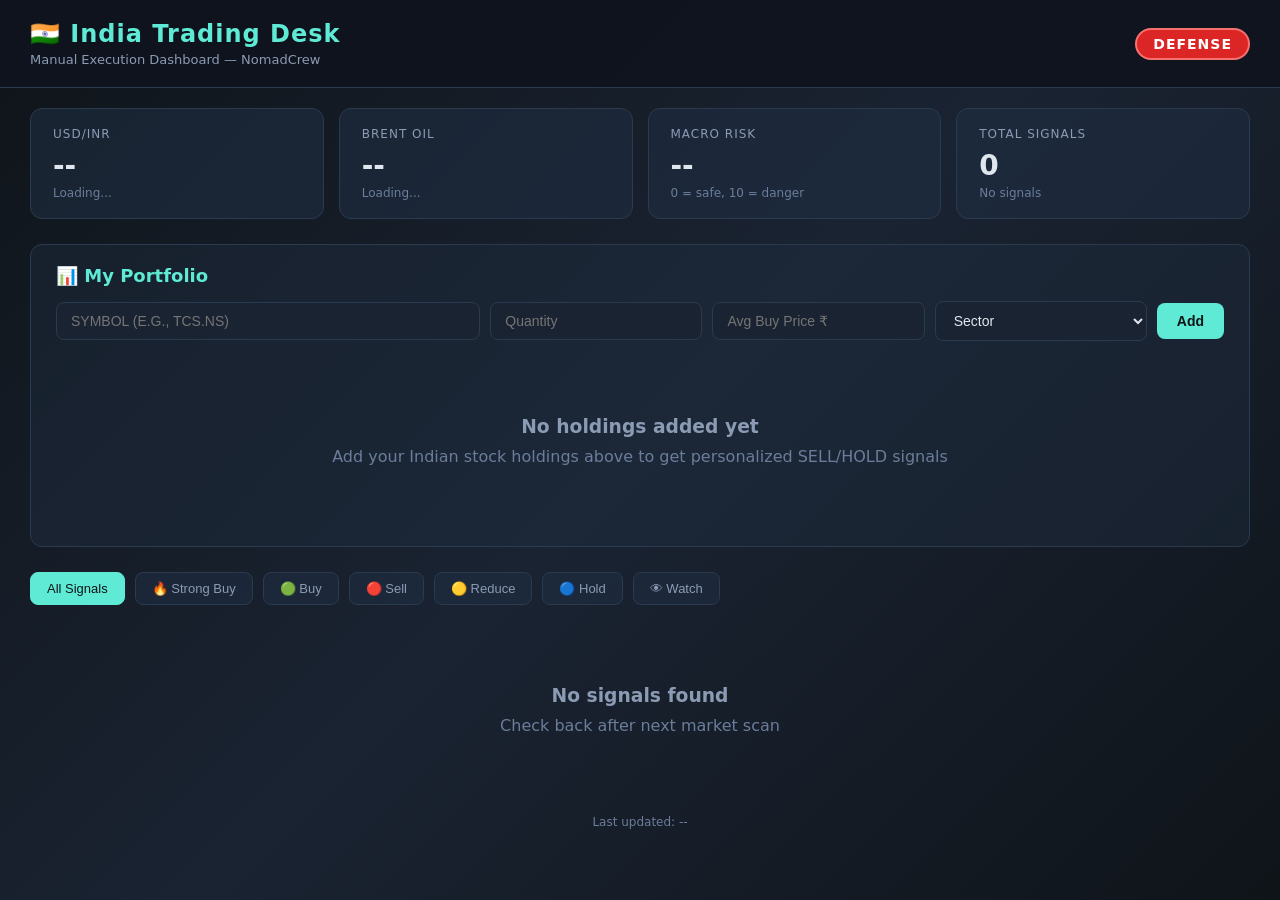
==== v2/dashboard/india.html @ b1a8efc0 "v3.1: India Manual Trading Dashboard - India signals generator: STRONG_BUY/BUY/HOLD/REDUCE/SELL/WATC" ====
<!DOCTYPE html>
<html lang="en">
<head>
<meta charset="UTF-8">
<title>India Trading Dashboard — NomadCrew</title>
<style>
  * { margin:0; padding:0; box-sizing:border-box; }
  body {
    font-family: 'Segoe UI', system-ui, sans-serif;
    background: linear-gradient(135deg, #0f1419 0%, #1a2332 50%, #0f1419 100%);
    color: #e0e6ed;
    min-height: 100vh;
  }
  .header {
    background: rgba(15,20,30,0.95);
    border-bottom: 1px solid #2a3a4f;
    padding: 20px 30px;
    display: flex; justify-content: space-between; align-items: center;
    position: sticky; top: 0; z-index: 100;
  }
  .header h1 { font-size: 24px; color: #5eead4; letter-spacing: 1px; }
  .header .subtitle { color: #8b9bb4; font-size: 13px; margin-top: 4px; }
  .regime-badge {
    padding: 6px 16px; border-radius: 20px; font-size: 14px; font-weight: 600;
    text-transform: uppercase; letter-spacing: 1px;
  }
  .regime-AGGRESSIVE { background: #dc2626; color: white; }
  .regime-BALANCED { background: #16a34a; color: white; }
  .regime-CAUTIOUS { background: #ca8a04; color: white; }
  .regime-DEFENSE { background: #dc2626; color: white; border: 2px solid #f87171; }

  .container { padding: 20px 30px; max-width: 1600px; margin: 0 auto; }

  /* Macro bar */
  .macro-bar {
    display: grid; grid-template-columns: repeat(4, 1fr); gap: 15px;
    margin-bottom: 25px;
  }
  .macro-card {
    background: rgba(30,45,65,0.6);
    border: 1px solid #2a3a4f;
    border-radius: 12px; padding: 18px 22px;
  }
  .macro-card .label { color: #8b9bb4; font-size: 12px; text-transform: uppercase; letter-spacing: 1px; }
  .macro-card .value { font-size: 28px; font-weight: 700; margin-top: 8px; }
  .macro-card .sub { font-size: 12px; color: #6b7d9a; margin-top: 4px; }

  /* Portfolio section */
  .portfolio-section {
    background: rgba(30,45,65,0.4);
    border: 1px solid #2a3a4f;
    border-radius: 12px; padding: 20px 25px;
    margin-bottom: 25px;
  }
  .portfolio-section h2 { font-size: 18px; color: #5eead4; margin-bottom: 15px; display: flex; align-items: center; gap: 8px; }
  .portfolio-input {
    display: grid; grid-template-columns: 2fr 1fr 1fr 1fr auto;
    gap: 10px; margin-bottom: 10px; align-items: center;
  }
  .portfolio-input input, .portfolio-input select {
    background: #1a2332; border: 1px solid #2a3a4f; color: #e0e6ed;
    padding: 10px 14px; border-radius: 8px; font-size: 14px;
  }
  .portfolio-input input:focus, .portfolio-input select:focus {
    outline: none; border-color: #5eead4;
  }
  .btn {
    background: #5eead4; color: #0f1419; border: none; padding: 10px 20px;
    border-radius: 8px; font-weight: 600; cursor: pointer; font-size: 14px;
    transition: all 0.2s;
  }
  .btn:hover { background: #7fffe6; }
  .btn-danger { background: #f87171; color: #1a0000; }
  .btn-danger:hover { background: #fca5a5; }
  .btn-small { padding: 6px 12px; font-size: 12px; }

  #portfolioList { margin-top: 15px; }
  .portfolio-item {
    display: grid; grid-template-columns: 2fr 1fr 1fr 1fr 1fr 1fr auto;
    gap: 10px; padding: 12px 10px; border-bottom: 1px solid rgba(42,58,79,0.4);
    align-items: center; font-size: 14px;
  }
  .portfolio-item .sym { font-weight: 600; color: #5eead4; }
  .portfolio-item .pnl-pos { color: #4ade80; }
  .portfolio-item .pnl-neg { color: #f87171; }

  /* Signals */
  .signals-grid {
    display: grid; grid-template-columns: 1fr;
    gap: 12px;
  }
  .signal-card {
    background: rgba(30,45,65,0.5);
    border: 1px solid #2a3a4f;
    border-radius: 12px; padding: 20px 25px;
    display: grid;
    grid-template-columns: 120px 1fr 200px;
    gap: 20px; align-items: start;
    transition: all 0.3s;
  }
  .signal-card:hover { border-color: #4a6a8f; transform: translateY(-2px); }
  .signal-action {
    display: flex; align-items: center; justify-content: center;
    padding: 15px; border-radius: 10px; font-weight: 700; font-size: 14px;
    text-align: center; min-height: 80px;
    flex-direction: column; gap: 8px;
  }
  .action-STRONG_BUY { background: rgba(34,197,94,0.15); border: 2px solid #22c55e; color: #4ade80; }
  .action-BUY { background: rgba(34,197,94,0.08); border: 1px solid #22c55e; color: #4ade80; }
  .action-HOLD { background: rgba(59,130,246,0.1); border: 1px solid #3b82f6; color: #60a5fa; }
  .action-REDUCE { background: rgba(234,179,8,0.1); border: 1px solid #eab308; color: #facc15; }
  .action-SELL { background: rgba(239,68,68,0.1); border: 1px solid #ef4444; color: #f87171; }
  .action-WATCH { background: rgba(148,163,184,0.1); border: 1px solid #94a3b8; color: #cbd5e1; }

  .signal-details h3 { font-size: 18px; color: #e0e6ed; margin-bottom: 8px; }
  .signal-details .thesis { color: #8b9bb4; font-size: 14px; line-height: 1.6; margin-bottom: 10px; }
  .signal-details .rationale { display: flex; flex-wrap: wrap; gap: 8px; }
  .signal-details .rationale span {
    background: rgba(30,45,65,0.8); border: 1px solid #2a3a4f;
    padding: 4px 10px; border-radius: 6px; font-size: 12px; color: #a3b3cc;
  }

  .signal-metrics {
    display: grid; grid-template-columns: 1fr 1fr; gap: 10px;
  }
  .metric {
    background: rgba(15,25,40,0.6); padding: 12px; border-radius: 8px;
    text-align: center;
  }
  .metric .label { font-size: 11px; color: #6b7d9a; text-transform: uppercase; }
  .metric .value { font-size: 18px; font-weight: 700; margin-top: 4px; }
  .metric .target { color: #4ade80; }
  .metric .stop { color: #f87171; }

  .confidence-bar {
    width: 100%; height: 6px; background: rgba(15,25,40,0.8);
    border-radius: 3px; overflow: hidden; margin-top: 8px;
  }
  .confidence-fill {
    height: 100%; border-radius: 3px;
    transition: width 0.5s ease;
  }

  .filter-bar {
    display: flex; gap: 10px; margin-bottom: 20px; flex-wrap: wrap;
  }
  .filter-btn {
    background: rgba(30,45,65,0.6); border: 1px solid #2a3a4f;
    color: #8b9bb4; padding: 8px 16px; border-radius: 8px;
    cursor: pointer; font-size: 13px; transition: all 0.2s;
  }
  .filter-btn:hover, .filter-btn.active {
    background: #5eead4; color: #0f1419; border-color: #5eead4;
  }

  .last-updated { color: #6b7d9a; font-size: 12px; margin-top: 20px; text-align: center; }

  .empty-state {
    text-align: center; padding: 60px 20px; color: #6b7d9a;
  }
  .empty-state h3 { color: #8b9bb4; margin-bottom: 10px; }
</style>
</head>
<body>

<div class="header">
  <div>
    <h1>🇮🇳 India Trading Desk</h1>
    <div class="subtitle">Manual Execution Dashboard — NomadCrew</div>
  </div>
  <div class="regime-badge regime-DEFENSE" id="regimeBadge">DEFENSE</div>
</div>

<div class="container">

  <!-- Macro Overview -->
  <div class="macro-bar" id="macroBar">
    <div class="macro-card">
      <div class="label">USD/INR</div>
      <div class="value" id="usdInr">--</div>
      <div class="sub" id="inrTrend">Loading...</div>
    </div>
    <div class="macro-card">
      <div class="label">Brent Oil</div>
      <div class="value" id="oilPrice">--</div>
      <div class="sub" id="oilRisk">Loading...</div>
    </div>
    <div class="macro-card">
      <div class="label">Macro Risk</div>
      <div class="value" id="riskScore">--</div>
      <div class="sub">0 = safe, 10 = danger</div>
    </div>
    <div class="macro-card">
      <div class="label">Total Signals</div>
      <div class="value" id="signalCount">--</div>
      <div class="sub" id="signalBreakdown">Loading...</div>
    </div>
  </div>

  <!-- Portfolio -->
  <div class="portfolio-section">
    <h2>📊 My Portfolio</h2>
    <div class="portfolio-input">
      <input type="text" id="newSymbol" placeholder="Symbol (e.g., TCS.NS)" style="text-transform:uppercase">
      <input type="number" id="newQty" placeholder="Quantity" min="1">
      <input type="number" id="newAvg" placeholder="Avg Buy Price ₹" min="0" step="0.01">
      <select id="newSector">
        <option value="">Sector</option>
        <option>Technology</option><option>Financial Services</option>
        <option>Consumer Cyclical</option><option>Healthcare</option>
        <option>Industrials</option><option>Energy</option>
        <option>Consumer Defensive</option><option>Basic Materials</option>
      </select>
      <button class="btn" onclick="addHolding()">Add</button>
    </div>
    <div id="portfolioList">
      <div class="empty-state">
        <h3>No holdings added yet</h3>
        <p>Add your Indian stock holdings above to get personalized SELL/HOLD signals</p>
      </div>
    </div>
  </div>

  <!-- Filters -->
  <div class="filter-bar">
    <button class="filter-btn active" onclick="filterSignals('ALL')">All Signals</button>
    <button class="filter-btn" onclick="filterSignals('STRONG_BUY')">🔥 Strong Buy</button>
    <button class="filter-btn" onclick="filterSignals('BUY')">🟢 Buy</button>
    <button class="filter-btn" onclick="filterSignals('SELL')">🔴 Sell</button>
    <button class="filter-btn" onclick="filterSignals('REDUCE')">🟡 Reduce</button>
    <button class="filter-btn" onclick="filterSignals('HOLD')">🔵 Hold</button>
    <button class="filter-btn" onclick="filterSignals('WATCH')">👁 Watch</button>
  </div>

  <!-- Signals -->
  <div class="signals-grid" id="signalsGrid">
    <div class="empty-state">
      <h3>Loading signals...</h3>
      <p>Fetching latest India market data and computing fundamentals</p>
    </div>
  </div>

  <div class="last-updated" id="lastUpdated">Last updated: --</div>

</div>

<script>
// ============================================================================
// STATE
// ============================================================================
let signals = [];
let portfolio = JSON.parse(localStorage.getItem('indiaPortfolio') || '[]');
let currentFilter = 'ALL';

// Default portfolio for demo (user can clear)
if (portfolio.length === 0) {
  // Empty by default — user adds their own
}

// ============================================================================
// DATA FETCHING
// ============================================================================
async function loadSignals() {
  try {
    // Try to load from generated file first
    const resp = await fetch('/api/india_signals');
    if (resp.ok) {
      const data = await resp.json();
      signals = data.signals || [];
      updateMacro(data.macro || {});
    } else {
      // Fallback: load from JSON file
      const resp2 = await fetch('/swarm/intel/india_signals.json');
      if (resp2.ok) {
        const data = await resp2.json();
        signals = data.signals || [];
      }
    }
    renderSignals();
    updateSignalCount();
  } catch (e) {
    console.error('Failed to load signals:', e);
    document.getElementById('signalsGrid').innerHTML = `
      <div class="empty-state">
        <h3>⚠️ Signal data unavailable</h3>
        <p>Run: python3 scripts/run_india_signals.py</p>
      </div>`;
  }
}

function updateMacro(m) {
  document.getElementById('usdInr').textContent = m.usd_inr ? m.usd_inr.toFixed(2) : '--';
  document.getElementById('inrTrend').textContent = m.usd_inr > 85 ? '⚠️ Weak (FII outflow risk)' : 'OK';
  document.getElementById('oilPrice').textContent = m.oil_usd ? '$' + m.oil_usd.toFixed(0) : '--';
  document.getElementById('oilRisk').textContent = m.oil_usd > 85 ? '🔴 HIGH (import bill)' : 'OK';
  document.getElementById('riskScore').textContent = m.risk_score !== undefined ? m.risk_score.toFixed(1) : '--';

  const badge = document.getElementById('regimeBadge');
  if (m.regime) {
    badge.textContent = m.regime;
    badge.className = 'regime-badge regime-' + m.regime;
  }
}

// ============================================================================
// RENDERING
// ============================================================================
function renderSignals() {
  const grid = document.getElementById('signalsGrid');
  const filtered = currentFilter === 'ALL'
    ? signals
    : signals.filter(s => s.action === currentFilter);

  if (filtered.length === 0) {
    grid.innerHTML = `
      <div class="empty-state">
        <h3>No ${currentFilter === 'ALL' ? '' : currentFilter + ' '}signals found</h3>
        <p>Check back after next market scan</p>
      </div>`;
    return;
  }

  grid.innerHTML = filtered.map(s => `
    <div class="signal-card">
      <div class="signal-action action-${s.action}">
        <div>${s.action.replace('_', ' ')}</div>
        <div style="font-size:12px;opacity:0.7">${(s.confidence * 100).toFixed(0)}% conf</div>
        <div class="confidence-bar">
          <div class="confidence-fill" style="width:${s.confidence * 100}%;background:${confColor(s.confidence)}"></div>
        </div>
      </div>
      <div class="signal-details">
        <h3>${s.symbol} <span style="color:#6b7d9a;font-size:14px;font-weight:400">| ${s.sector}</span></h3>
        <div class="thesis">${s.thesis}</div>
        <div class="rationale">
          ${(s.rationale || []).map(r => `<span>${r}</span>`).join('')}
        </div>
        <div style="margin-top:12px;font-size:12px;color:#6b7d9a">
          PE: ${s.fundamentals.pe || 'N/A'} |
          ROE: ${s.fundamentals.roe ? s.fundamentals.roe.toFixed(1) + '%' : 'N/A'} |
          D/E: ${s.fundamentals.debt_equity || 'N/A'} |
          FS: ${s.fundamentals.fundamental_score || 'N/A'} |
          52w: ${s.fundamentals.distance_from_low !== undefined ? (s.fundamentals.distance_from_low * 100).toFixed(0) + '%' : 'N/A'}
        </div>
      </div>
      <div class="signal-metrics">
        <div class="metric">
          <div class="label">Price</div>
          <div class="value">₹${parseFloat(s.price).toLocaleString('en-IN')}</div>
        </div>
        <div class="metric">
          <div class="label">Target</div>
          <div class="value target">₹${parseFloat(s.target).toLocaleString('en-IN')}</div>
        </div>
        <div class="metric">
          <div class="label">Stop Loss</div>
          <div class="value stop">₹${parseFloat(s.stop).toLocaleString('en-IN')}</div>
        </div>
        <div class="metric">
          <div class="label">Upside</div>
          <div class="value target">${s.target > s.price ? '+' + ((s.target/s.price - 1) * 100).toFixed(1) + '%' : '--'}</div>
        </div>
      </div>
    </div>
  `).join('');

  document.getElementById('lastUpdated').textContent =
    'Last updated: ' + new Date().toLocaleString('en-IN');
}

function confColor(c) {
  if (c >= 0.8) return '#22c55e';
  if (c >= 0.6) return '#3b82f6';
  if (c >= 0.4) return '#eab308';
  return '#94a3b8';
}

function updateSignalCount() {
  const counts = {};
  signals.forEach(s => { counts[s.action] = (counts[s.action] || 0) + 1; });
  document.getElementById('signalCount').textContent = signals.length;
  const parts = Object.entries(counts)
    .sort((a,b) => b[1]-a[1])
    .map(([k,v]) => `${v} ${k.replace('_',' ')}`);
  document.getElementById('signalBreakdown').textContent = parts.join(' | ') || 'No signals';
}

// ============================================================================
// PORTFOLIO
// ============================================================================
function addHolding() {
  const sym = document.getElementById('newSymbol').value.trim().toUpperCase();
  const qty = parseInt(document.getElementById('newQty').value) || 0;
  const avg = parseFloat(document.getElementById('newAvg').value) || 0;
  const sector = document.getElementById('newSector').value;

  if (!sym || qty <= 0 || avg <= 0) {
    alert('Enter symbol, quantity, and average price');
    return;
  }

  const existing = portfolio.findIndex(p => p.symbol === sym);
  if (existing >= 0) {
    // Update average
    const old = portfolio[existing];
    const totalQty = old.qty + qty;
    const totalCost = (old.qty * old.avg) + (qty * avg);
    old.qty = totalQty;
    old.avg = totalCost / totalQty;
  } else {
    portfolio.push({ symbol: sym, qty, avg, sector });
  }

  savePortfolio();
  renderPortfolio();
  clearInputs();
}

function removeHolding(idx) {
  portfolio.splice(idx, 1);
  savePortfolio();
  renderPortfolio();
}

function savePortfolio() {
  localStorage.setItem('indiaPortfolio', JSON.stringify(portfolio));
}

function clearInputs() {
  document.getElementById('newSymbol').value = '';
  document.getElementById('newQty').value = '';
  document.getElementById('newAvg').value = '';
  document.getElementById('newSector').selectedIndex = 0;
}

function renderPortfolio() {
  const list = document.getElementById('portfolioList');
  if (portfolio.length === 0) {
    list.innerHTML = `
      <div class="empty-state">
        <h3>No holdings added yet</h3>
        <p>Add your Indian stock holdings above to get personalized SELL/HOLD signals</p>
      </div>`;
    return;
  }

  // Get current prices from signals
  const priceMap = {};
  signals.forEach(s => { priceMap[s.symbol] = s.price; });

  let totalInvested = 0;
  let totalCurrent = 0;

  const rows = portfolio.map((p, idx) => {
    const currentPrice = priceMap[p.symbol] || p.avg;
    const invested = p.qty * p.avg;
    const current = p.qty * currentPrice;
    const pnl = current - invested;
    const pnlPct = (pnl / invested) * 100;
    totalInvested += invested;
    totalCurrent += current;

    const pnlClass = pnl >= 0 ? 'pnl-pos' : 'pnl-neg';
    const pnlSign = pnl >= 0 ? '+' : '';

    return `
      <div class="portfolio-item">
        <div class="sym">${p.symbol}</div>
        <div>${p.qty} qty</div>
        <div>₹${p.avg.toLocaleString('en-IN', {maximumFractionDigits:2})}</div>
        <div>₹${currentPrice.toLocaleString('en-IN', {maximumFractionDigits:2})}</div>
        <div class="${pnlClass}">${pnlSign}₹${pnl.toLocaleString('en-IN', {maximumFractionDigits:0})}</div>
        <div class="${pnlClass}">${pnlSign}${pnlPct.toFixed(1)}%</div>
        <button class="btn btn-danger btn-small" onclick="removeHolding(${idx})">×</button>
      </div>
    `;
  }).join('');

  const totalPnl = totalCurrent - totalInvested;
  const totalPnlPct = totalInvested > 0 ? (totalPnl / totalInvested) * 100 : 0;

  list.innerHTML = `
    <div class="portfolio-item" style="font-weight:600;border-bottom:2px solid #2a3a4f">
      <div>Symbol</div><div>Qty</div><div>Avg</div><div>Current</div>
      <div>P&L ₹</div><div>P&L %</div><div></div>
    </div>
    ${rows}
    <div class="portfolio-item" style="font-weight:700;font-size:16px;margin-top:10px;background:rgba(94,234,212,0.05)">
      <div>TOTAL</div><div></div><div></div><div>₹${totalCurrent.toLocaleString('en-IN', {maximumFractionDigits:0})}</div>
      <div class="${totalPnl >= 0 ? 'pnl-pos' : 'pnl-neg'}">
        ${totalPnl >= 0 ? '+' : ''}₹${totalPnl.toLocaleString('en-IN', {maximumFractionDigits:0})}
      </div>
      <div class="${totalPnl >= 0 ? 'pnl-pos' : 'pnl-neg'}">
        ${totalPnl >= 0 ? '+' : ''}${totalPnlPct.toFixed(1)}%
      </div>
      <div></div>
    </div>
  `;
}

// ============================================================================
// FILTERS
// ============================================================================
function filterSignals(type) {
  currentFilter = type;
  document.querySelectorAll('.filter-btn').forEach(b => b.classList.remove('active'));
  event.target.classList.add('active');
  renderSignals();
}

// ============================================================================
// INIT
// ============================================================================
renderPortfolio();
loadSignals();
setInterval(loadSignals, 60000); // Refresh every minute
</script>

</body>
</html>
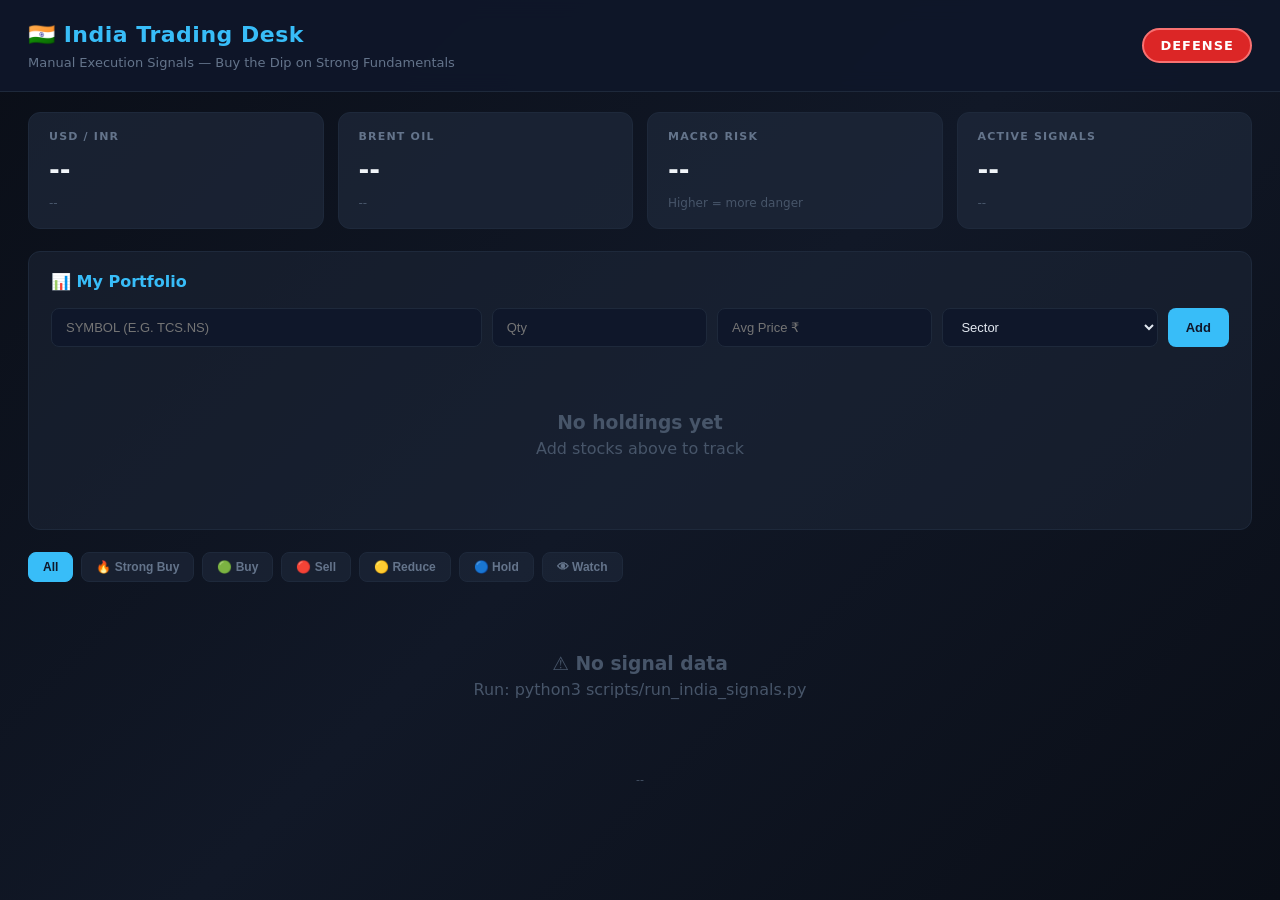
==== commit c16ba4c4: "v3.2: India Dashboard — Consumable Numbers + Sparklines - Formatted prices: ₹335 (no excessive decim" ====
--- a/v2/dashboard/india.html
+++ b/v2/dashboard/india.html
@@ -2,163 +2,181 @@
 <html lang="en">
 <head>
 <meta charset="UTF-8">
-<title>India Trading Dashboard — NomadCrew</title>
+<title>India Trading Desk — NomadCrew</title>
 <style>
   * { margin:0; padding:0; box-sizing:border-box; }
   body {
-    font-family: 'Segoe UI', system-ui, sans-serif;
-    background: linear-gradient(135deg, #0f1419 0%, #1a2332 50%, #0f1419 100%);
-    color: #e0e6ed;
+    font-family: 'Segoe UI', system-ui, -apple-system, sans-serif;
+    background: linear-gradient(135deg, #0a0e17 0%, #111827 50%, #0a0e17 100%);
+    color: #e2e8f0;
     min-height: 100vh;
+    line-height: 1.5;
   }
   .header {
-    background: rgba(15,20,30,0.95);
-    border-bottom: 1px solid #2a3a4f;
-    padding: 20px 30px;
+    background: rgba(15,23,42,0.95);
+    border-bottom: 1px solid #1e293b;
+    padding: 18px 28px;
     display: flex; justify-content: space-between; align-items: center;
     position: sticky; top: 0; z-index: 100;
-  }
-  .header h1 { font-size: 24px; color: #5eead4; letter-spacing: 1px; }
-  .header .subtitle { color: #8b9bb4; font-size: 13px; margin-top: 4px; }
+    backdrop-filter: blur(10px);
+  }
+  .header h1 { font-size: 22px; color: #38bdf8; letter-spacing: 0.5px; font-weight: 700; }
+  .header .subtitle { color: #64748b; font-size: 13px; margin-top: 2px; }
   .regime-badge {
-    padding: 6px 16px; border-radius: 20px; font-size: 14px; font-weight: 600;
+    padding: 6px 16px; border-radius: 20px; font-size: 13px; font-weight: 700;
     text-transform: uppercase; letter-spacing: 1px;
   }
-  .regime-AGGRESSIVE { background: #dc2626; color: white; }
-  .regime-BALANCED { background: #16a34a; color: white; }
-  .regime-CAUTIOUS { background: #ca8a04; color: white; }
   .regime-DEFENSE { background: #dc2626; color: white; border: 2px solid #f87171; }
-
-  .container { padding: 20px 30px; max-width: 1600px; margin: 0 auto; }
+  .regime-CAUTIOUS { background: #eab308; color: #1a1a00; }
+  .regime-BALANCED { background: #22c55e; color: white; }
+  .regime-AGGRESSIVE { background: #3b82f6; color: white; }
+
+  .container { padding: 20px 28px; max-width: 1400px; margin: 0 auto; }
 
   /* Macro bar */
   .macro-bar {
-    display: grid; grid-template-columns: repeat(4, 1fr); gap: 15px;
-    margin-bottom: 25px;
+    display: grid; grid-template-columns: repeat(4, 1fr); gap: 14px;
+    margin-bottom: 22px;
   }
   .macro-card {
-    background: rgba(30,45,65,0.6);
-    border: 1px solid #2a3a4f;
+    background: rgba(30,41,59,0.7);
+    border: 1px solid #1e293b;
+    border-radius: 12px; padding: 16px 20px;
+    transition: all 0.2s;
+  }
+  .macro-card:hover { border-color: #334155; }
+  .macro-card .label { color: #64748b; font-size: 11px; text-transform: uppercase; letter-spacing: 1.2px; font-weight: 600; }
+  .macro-card .value { font-size: 26px; font-weight: 700; margin-top: 6px; color: #f1f5f9; }
+  .macro-card .sub { font-size: 12px; color: #475569; margin-top: 4px; }
+
+  /* Portfolio */
+  .portfolio-section {
+    background: rgba(30,41,59,0.5);
+    border: 1px solid #1e293b;
     border-radius: 12px; padding: 18px 22px;
-  }
-  .macro-card .label { color: #8b9bb4; font-size: 12px; text-transform: uppercase; letter-spacing: 1px; }
-  .macro-card .value { font-size: 28px; font-weight: 700; margin-top: 8px; }
-  .macro-card .sub { font-size: 12px; color: #6b7d9a; margin-top: 4px; }
-
-  /* Portfolio section */
-  .portfolio-section {
-    background: rgba(30,45,65,0.4);
-    border: 1px solid #2a3a4f;
-    border-radius: 12px; padding: 20px 25px;
-    margin-bottom: 25px;
-  }
-  .portfolio-section h2 { font-size: 18px; color: #5eead4; margin-bottom: 15px; display: flex; align-items: center; gap: 8px; }
+    margin-bottom: 22px;
+  }
+  .portfolio-section h2 { font-size: 16px; color: #38bdf8; margin-bottom: 14px; display: flex; align-items: center; gap: 8px; font-weight: 600; }
   .portfolio-input {
     display: grid; grid-template-columns: 2fr 1fr 1fr 1fr auto;
-    gap: 10px; margin-bottom: 10px; align-items: center;
+    gap: 10px; margin-bottom: 10px;
   }
   .portfolio-input input, .portfolio-input select {
-    background: #1a2332; border: 1px solid #2a3a4f; color: #e0e6ed;
-    padding: 10px 14px; border-radius: 8px; font-size: 14px;
-  }
-  .portfolio-input input:focus, .portfolio-input select:focus {
-    outline: none; border-color: #5eead4;
-  }
+    background: #0f172a; border: 1px solid #1e293b; color: #e2e8f0;
+    padding: 10px 14px; border-radius: 8px; font-size: 13px;
+  }
+  .portfolio-input input:focus { outline: none; border-color: #38bdf8; }
   .btn {
-    background: #5eead4; color: #0f1419; border: none; padding: 10px 20px;
-    border-radius: 8px; font-weight: 600; cursor: pointer; font-size: 14px;
+    background: #38bdf8; color: #0f172a; border: none; padding: 10px 18px;
+    border-radius: 8px; font-weight: 700; cursor: pointer; font-size: 13px;
     transition: all 0.2s;
   }
-  .btn:hover { background: #7fffe6; }
-  .btn-danger { background: #f87171; color: #1a0000; }
-  .btn-danger:hover { background: #fca5a5; }
-  .btn-small { padding: 6px 12px; font-size: 12px; }
-
-  #portfolioList { margin-top: 15px; }
+  .btn:hover { background: #7dd3fc; }
+  .btn-danger { background: #ef4444; color: white; }
+  .btn-danger:hover { background: #f87171; }
+  .btn-small { padding: 5px 10px; font-size: 12px; }
+  #portfolioList { margin-top: 12px; }
   .portfolio-item {
     display: grid; grid-template-columns: 2fr 1fr 1fr 1fr 1fr 1fr auto;
-    gap: 10px; padding: 12px 10px; border-bottom: 1px solid rgba(42,58,79,0.4);
-    align-items: center; font-size: 14px;
-  }
-  .portfolio-item .sym { font-weight: 600; color: #5eead4; }
-  .portfolio-item .pnl-pos { color: #4ade80; }
-  .portfolio-item .pnl-neg { color: #f87171; }
-
-  /* Signals */
-  .signals-grid {
-    display: grid; grid-template-columns: 1fr;
-    gap: 12px;
-  }
+    gap: 10px; padding: 10px 8px; border-bottom: 1px solid rgba(30,41,59,0.6);
+    font-size: 13px; align-items: center;
+  }
+  .portfolio-item .sym { font-weight: 700; color: #38bdf8; }
+  .pnl-pos { color: #4ade80; font-weight: 600; }
+  .pnl-neg { color: #f87171; font-weight: 600; }
+
+  /* Filters */
+  .filter-bar {
+    display: flex; gap: 8px; margin-bottom: 18px; flex-wrap: wrap;
+  }
+  .filter-btn {
+    background: rgba(30,41,59,0.6); border: 1px solid #1e293b;
+    color: #64748b; padding: 7px 14px; border-radius: 8px;
+    cursor: pointer; font-size: 12px; font-weight: 600;
+    transition: all 0.2s;
+  }
+  .filter-btn:hover, .filter-btn.active {
+    background: #38bdf8; color: #0f172a; border-color: #38bdf8;
+  }
+
+  /* Signal cards */
+  .signals-grid { display: grid; grid-template-columns: 1fr; gap: 12px; }
   .signal-card {
-    background: rgba(30,45,65,0.5);
-    border: 1px solid #2a3a4f;
-    border-radius: 12px; padding: 20px 25px;
+    background: rgba(30,41,59,0.45);
+    border: 1px solid #1e293b;
+    border-radius: 14px; padding: 18px 22px;
     display: grid;
-    grid-template-columns: 120px 1fr 200px;
-    gap: 20px; align-items: start;
-    transition: all 0.3s;
-  }
-  .signal-card:hover { border-color: #4a6a8f; transform: translateY(-2px); }
-  .signal-action {
-    display: flex; align-items: center; justify-content: center;
-    padding: 15px; border-radius: 10px; font-weight: 700; font-size: 14px;
-    text-align: center; min-height: 80px;
-    flex-direction: column; gap: 8px;
-  }
-  .action-STRONG_BUY { background: rgba(34,197,94,0.15); border: 2px solid #22c55e; color: #4ade80; }
-  .action-BUY { background: rgba(34,197,94,0.08); border: 1px solid #22c55e; color: #4ade80; }
-  .action-HOLD { background: rgba(59,130,246,0.1); border: 1px solid #3b82f6; color: #60a5fa; }
-  .action-REDUCE { background: rgba(234,179,8,0.1); border: 1px solid #eab308; color: #facc15; }
-  .action-SELL { background: rgba(239,68,68,0.1); border: 1px solid #ef4444; color: #f87171; }
-  .action-WATCH { background: rgba(148,163,184,0.1); border: 1px solid #94a3b8; color: #cbd5e1; }
-
-  .signal-details h3 { font-size: 18px; color: #e0e6ed; margin-bottom: 8px; }
-  .signal-details .thesis { color: #8b9bb4; font-size: 14px; line-height: 1.6; margin-bottom: 10px; }
-  .signal-details .rationale { display: flex; flex-wrap: wrap; gap: 8px; }
-  .signal-details .rationale span {
-    background: rgba(30,45,65,0.8); border: 1px solid #2a3a4f;
-    padding: 4px 10px; border-radius: 6px; font-size: 12px; color: #a3b3cc;
-  }
-
-  .signal-metrics {
-    display: grid; grid-template-columns: 1fr 1fr; gap: 10px;
-  }
+    grid-template-columns: 130px 1fr 220px;
+    gap: 18px;
+    transition: all 0.25s;
+    position: relative;
+  }
+  .signal-card:hover { border-color: #334155; transform: translateY(-1px); }
+
+  /* Left: action badge */
+  .signal-badge {
+    display: flex; flex-direction: column; align-items: center; justify-content: center;
+    padding: 14px 10px; border-radius: 10px; text-align: center;
+    min-height: 90px; gap: 6px;
+  }
+  .badge-STRONG_BUY { background: rgba(34,197,94,0.12); border: 1.5px solid #22c55e; }
+  .badge-BUY { background: rgba(34,197,94,0.06); border: 1px solid #22c55e; }
+  .badge-HOLD { background: rgba(59,130,246,0.08); border: 1px solid #3b82f6; }
+  .badge-REDUCE { background: rgba(234,179,8,0.08); border: 1px solid #eab308; }
+  .badge-SELL { background: rgba(239,68,68,0.08); border: 1px solid #ef4444; }
+  .badge-WATCH { background: rgba(100,116,139,0.08); border: 1px solid #64748b; }
+
+  .badge-action { font-size: 13px; font-weight: 700; text-transform: uppercase; letter-spacing: 0.5px; }
+  .badge-STRONG_BUY .badge-action { color: #4ade80; }
+  .badge-BUY .badge-action { color: #4ade80; }
+  .badge-HOLD .badge-action { color: #60a5fa; }
+  .badge-REDUCE .badge-action { color: #facc15; }
+  .badge-SELL .badge-action { color: #f87171; }
+  .badge-WATCH .badge-action { color: #94a3b8; }
+
+  .badge-conf { font-size: 11px; color: #94a3b8; }
+  .conf-bar { width: 70px; height: 4px; background: rgba(15,23,42,0.8); border-radius: 2px; overflow: hidden; margin-top: 2px; }
+  .conf-fill { height: 100%; border-radius: 2px; }
+
+  /* Center: details + sparkline */
+  .signal-main h3 { font-size: 17px; color: #f8fafc; margin-bottom: 6px; display: flex; align-items: center; gap: 10px; }
+  .signal-main .sector-tag {
+    font-size: 11px; color: #64748b; background: rgba(15,23,42,0.6);
+    padding: 3px 10px; border-radius: 12px; font-weight: 500;
+  }
+  .signal-main .thesis { color: #94a3b8; font-size: 13px; line-height: 1.6; margin: 8px 0; }
+  .rationale { display: flex; flex-wrap: wrap; gap: 6px; margin-top: 8px; }
+  .rationale span {
+    background: rgba(15,23,42,0.5); border: 1px solid #1e293b;
+    padding: 3px 10px; border-radius: 6px; font-size: 11px; color: #94a3b8;
+  }
+
+  /* Sparkline */
+  .sparkline-wrap { margin-top: 12px; display: flex; align-items: center; gap: 12px; }
+  .sparkline-svg { width: 140px; height: 40px; }
+  .sparkline-label { font-size: 10px; color: #475569; text-transform: uppercase; letter-spacing: 0.5px; }
+
+  /* Right: metrics */
+  .signal-metrics { display: grid; grid-template-columns: 1fr 1fr; gap: 8px; }
   .metric {
-    background: rgba(15,25,40,0.6); padding: 12px; border-radius: 8px;
-    text-align: center;
-  }
-  .metric .label { font-size: 11px; color: #6b7d9a; text-transform: uppercase; }
-  .metric .value { font-size: 18px; font-weight: 700; margin-top: 4px; }
+    background: rgba(15,23,42,0.5); padding: 10px 8px; border-radius: 8px;
+    text-align: center; border: 1px solid #1e293b;
+  }
+  .metric .label { font-size: 10px; color: #475569; text-transform: uppercase; letter-spacing: 0.5px; }
+  .metric .value { font-size: 15px; font-weight: 700; margin-top: 3px; }
   .metric .target { color: #4ade80; }
   .metric .stop { color: #f87171; }
-
-  .confidence-bar {
-    width: 100%; height: 6px; background: rgba(15,25,40,0.8);
-    border-radius: 3px; overflow: hidden; margin-top: 8px;
-  }
-  .confidence-fill {
-    height: 100%; border-radius: 3px;
-    transition: width 0.5s ease;
-  }
-
-  .filter-bar {
-    display: flex; gap: 10px; margin-bottom: 20px; flex-wrap: wrap;
-  }
-  .filter-btn {
-    background: rgba(30,45,65,0.6); border: 1px solid #2a3a4f;
-    color: #8b9bb4; padding: 8px 16px; border-radius: 8px;
-    cursor: pointer; font-size: 13px; transition: all 0.2s;
-  }
-  .filter-btn:hover, .filter-btn.active {
-    background: #5eead4; color: #0f1419; border-color: #5eead4;
-  }
-
-  .last-updated { color: #6b7d9a; font-size: 12px; margin-top: 20px; text-align: center; }
-
-  .empty-state {
-    text-align: center; padding: 60px 20px; color: #6b7d9a;
-  }
-  .empty-state h3 { color: #8b9bb4; margin-bottom: 10px; }
+  .metric .neutral { color: #e2e8f0; }
+
+  .fund-row {
+    display: flex; gap: 14px; margin-top: 8px; font-size: 11px; color: #64748b;
+    flex-wrap: wrap;
+  }
+  .fund-row span { display: flex; align-items: center; gap: 4px; }
+  .fund-row .hl { color: #94a3b8; font-weight: 600; }
+
+  .empty-state { text-align: center; padding: 50px 20px; color: #475569; }
+  .last-updated { color: #475569; font-size: 11px; margin-top: 20px; text-align: center; }
 </style>
 </head>
 <body>
@@ -166,34 +184,34 @@
 <div class="header">
   <div>
     <h1>🇮🇳 India Trading Desk</h1>
-    <div class="subtitle">Manual Execution Dashboard — NomadCrew</div>
+    <div class="subtitle">Manual Execution Signals — Buy the Dip on Strong Fundamentals</div>
   </div>
   <div class="regime-badge regime-DEFENSE" id="regimeBadge">DEFENSE</div>
 </div>
 
 <div class="container">
 
-  <!-- Macro Overview -->
+  <!-- Macro -->
   <div class="macro-bar" id="macroBar">
     <div class="macro-card">
-      <div class="label">USD/INR</div>
+      <div class="label">USD / INR</div>
       <div class="value" id="usdInr">--</div>
-      <div class="sub" id="inrTrend">Loading...</div>
+      <div class="sub" id="inrTrend">--</div>
     </div>
     <div class="macro-card">
       <div class="label">Brent Oil</div>
       <div class="value" id="oilPrice">--</div>
-      <div class="sub" id="oilRisk">Loading...</div>
+      <div class="sub" id="oilRisk">--</div>
     </div>
     <div class="macro-card">
       <div class="label">Macro Risk</div>
       <div class="value" id="riskScore">--</div>
-      <div class="sub">0 = safe, 10 = danger</div>
+      <div class="sub">Higher = more danger</div>
     </div>
     <div class="macro-card">
-      <div class="label">Total Signals</div>
+      <div class="label">Active Signals</div>
       <div class="value" id="signalCount">--</div>
-      <div class="sub" id="signalBreakdown">Loading...</div>
+      <div class="sub" id="signalBreakdown">--</div>
     </div>
   </div>
 
@@ -201,29 +219,25 @@
   <div class="portfolio-section">
     <h2>📊 My Portfolio</h2>
     <div class="portfolio-input">
-      <input type="text" id="newSymbol" placeholder="Symbol (e.g., TCS.NS)" style="text-transform:uppercase">
-      <input type="number" id="newQty" placeholder="Quantity" min="1">
-      <input type="number" id="newAvg" placeholder="Avg Buy Price ₹" min="0" step="0.01">
+      <input type="text" id="newSymbol" placeholder="Symbol (e.g. TCS.NS)" style="text-transform:uppercase">
+      <input type="number" id="newQty" placeholder="Qty" min="1">
+      <input type="number" id="newAvg" placeholder="Avg Price ₹" min="0" step="0.01">
       <select id="newSector">
         <option value="">Sector</option>
         <option>Technology</option><option>Financial Services</option>
         <option>Consumer Cyclical</option><option>Healthcare</option>
         <option>Industrials</option><option>Energy</option>
-        <option>Consumer Defensive</option><option>Basic Materials</option>
       </select>
       <button class="btn" onclick="addHolding()">Add</button>
     </div>
     <div id="portfolioList">
-      <div class="empty-state">
-        <h3>No holdings added yet</h3>
-        <p>Add your Indian stock holdings above to get personalized SELL/HOLD signals</p>
-      </div>
+      <div class="empty-state"><h3>No holdings yet</h3><p>Add your stocks to track P&L and get personalized signals</p></div>
     </div>
   </div>
 
   <!-- Filters -->
   <div class="filter-bar">
-    <button class="filter-btn active" onclick="filterSignals('ALL')">All Signals</button>
+    <button class="filter-btn active" onclick="filterSignals('ALL')">All</button>
     <button class="filter-btn" onclick="filterSignals('STRONG_BUY')">🔥 Strong Buy</button>
     <button class="filter-btn" onclick="filterSignals('BUY')">🟢 Buy</button>
     <button class="filter-btn" onclick="filterSignals('SELL')">🔴 Sell</button>
@@ -234,66 +248,46 @@
 
   <!-- Signals -->
   <div class="signals-grid" id="signalsGrid">
-    <div class="empty-state">
-      <h3>Loading signals...</h3>
-      <p>Fetching latest India market data and computing fundamentals</p>
-    </div>
+    <div class="empty-state"><h3>Loading...</h3><p>Fetching India market data</p></div>
   </div>
 
-  <div class="last-updated" id="lastUpdated">Last updated: --</div>
-
+  <div class="last-updated" id="lastUpdated">--</div>
 </div>
 
 <script>
 // ============================================================================
-// STATE
+// PORTFOLIO STATE
 // ============================================================================
 let signals = [];
 let portfolio = JSON.parse(localStorage.getItem('indiaPortfolio') || '[]');
 let currentFilter = 'ALL';
 
-// Default portfolio for demo (user can clear)
-if (portfolio.length === 0) {
-  // Empty by default — user adds their own
-}
-
-// ============================================================================
-// DATA FETCHING
+// ============================================================================
+// DATA
 // ============================================================================
 async function loadSignals() {
   try {
-    // Try to load from generated file first
     const resp = await fetch('/api/india_signals');
-    if (resp.ok) {
-      const data = await resp.json();
-      signals = data.signals || [];
-      updateMacro(data.macro || {});
-    } else {
-      // Fallback: load from JSON file
-      const resp2 = await fetch('/swarm/intel/india_signals.json');
-      if (resp2.ok) {
-        const data = await resp2.json();
-        signals = data.signals || [];
-      }
-    }
+    if (!resp.ok) throw new Error('API error');
+    const data = await resp.json();
+    signals = data.signals || [];
+    updateMacro(data.macro || {});
     renderSignals();
     updateSignalCount();
+    renderPortfolio();
   } catch (e) {
-    console.error('Failed to load signals:', e);
-    document.getElementById('signalsGrid').innerHTML = `
-      <div class="empty-state">
-        <h3>⚠️ Signal data unavailable</h3>
-        <p>Run: python3 scripts/run_india_signals.py</p>
-      </div>`;
+    console.error(e);
+    document.getElementById('signalsGrid').innerHTML = '<div class="empty-state"><h3>⚠️ No signal data</h3><p>Run: python3 scripts/run_india_signals.py</p></div>';
   }
 }
 
 function updateMacro(m) {
-  document.getElementById('usdInr').textContent = m.usd_inr ? m.usd_inr.toFixed(2) : '--';
-  document.getElementById('inrTrend').textContent = m.usd_inr > 85 ? '⚠️ Weak (FII outflow risk)' : 'OK';
+  if (!m) return;
+  document.getElementById('usdInr').textContent = m.usd_inr ? '₹' + m.usd_inr.toFixed(2) : '--';
+  document.getElementById('inrTrend').textContent = m.usd_inr > 85 ? '⚠️ Weak (FII risk)' : 'OK';
   document.getElementById('oilPrice').textContent = m.oil_usd ? '$' + m.oil_usd.toFixed(0) : '--';
-  document.getElementById('oilRisk').textContent = m.oil_usd > 85 ? '🔴 HIGH (import bill)' : 'OK';
-  document.getElementById('riskScore').textContent = m.risk_score !== undefined ? m.risk_score.toFixed(1) : '--';
+  document.getElementById('oilRisk').textContent = m.oil_usd > 85 ? '🔴 HIGH import bill' : 'OK';
+  document.getElementById('riskScore').textContent = m.risk_score !== undefined ? m.risk_score.toFixed(1) + '/10' : '--';
 
   const badge = document.getElementById('regimeBadge');
   if (m.regime) {
@@ -303,7 +297,31 @@
 }
 
 // ============================================================================
-// RENDERING
+// SPARKLINE SVG
+// ============================================================================
+function makeSparkline(data, width, height) {
+  if (!data || data.length < 2) return '';
+  const min = Math.min(...data);
+  const max = Math.max(...data);
+  const range = max - min || 1;
+  const pad = 2;
+
+  const points = data.map((v, i) => {
+    const x = (i / (data.length - 1)) * (width - pad * 2) + pad;
+    const y = height - pad - ((v - min) / range) * (height - pad * 2);
+    return `${x},${y}`;
+  }).join(' ');
+
+  const color = data[data.length - 1] >= data[0] ? '#4ade80' : '#f87171';
+
+  return `<svg class="sparkline-svg" viewBox="0 0 ${width} ${height}">
+    <polyline points="${points}" fill="none" stroke="${color}" stroke-width="1.5" stroke-linecap="round" stroke-linejoin="round"/>
+    <circle cx="${width-pad}" cy="${height-pad-((data[data.length-1]-min)/range)*(height-pad*2)}" r="2" fill="${color}"/>
+  </svg>`;
+}
+
+// ============================================================================
+// RENDER SIGNALS
 // ============================================================================
 function renderSignals() {
   const grid = document.getElementById('signalsGrid');
@@ -312,77 +330,80 @@
     : signals.filter(s => s.action === currentFilter);
 
   if (filtered.length === 0) {
-    grid.innerHTML = `
-      <div class="empty-state">
-        <h3>No ${currentFilter === 'ALL' ? '' : currentFilter + ' '}signals found</h3>
-        <p>Check back after next market scan</p>
-      </div>`;
+    grid.innerHTML = '<div class="empty-state"><h3>No signals</h3><p>Try a different filter or refresh</p></div>';
     return;
   }
 
-  grid.innerHTML = filtered.map(s => `
+  grid.innerHTML = filtered.map(s => {
+    const f = s.fundamentals || {};
+    const upside = s.target > s.price ? '+' + ((s.target/s.price - 1) * 100).toFixed(0) + '%' : '--';
+    const spark = makeSparkline(s.sparkline || [], 140, 40);
+
+    return `
     <div class="signal-card">
-      <div class="signal-action action-${s.action}">
-        <div>${s.action.replace('_', ' ')}</div>
-        <div style="font-size:12px;opacity:0.7">${(s.confidence * 100).toFixed(0)}% conf</div>
-        <div class="confidence-bar">
-          <div class="confidence-fill" style="width:${s.confidence * 100}%;background:${confColor(s.confidence)}"></div>
-        </div>
+      <div class="signal-badge badge-${s.action}">
+        <div class="badge-action">${s.action.replace('_', ' ')}</div>
+        <div class="badge-conf">${s.confidence_pct || (s.confidence*100).toFixed(0)+'%'} conf</div>
+        <div class="conf-bar"><div class="conf-fill" style="width:${s.confidence*100}%;background:${confColor(s.confidence)}"></div></div>
       </div>
-      <div class="signal-details">
-        <h3>${s.symbol} <span style="color:#6b7d9a;font-size:14px;font-weight:400">| ${s.sector}</span></h3>
+
+      <div class="signal-main">
+        <h3>${s.symbol} <span class="sector-tag">${s.sector}</span></h3>
         <div class="thesis">${s.thesis}</div>
-        <div class="rationale">
-          ${(s.rationale || []).map(r => `<span>${r}</span>`).join('')}
-        </div>
-        <div style="margin-top:12px;font-size:12px;color:#6b7d9a">
-          PE: ${s.fundamentals.pe || 'N/A'} |
-          ROE: ${s.fundamentals.roe ? s.fundamentals.roe.toFixed(1) + '%' : 'N/A'} |
-          D/E: ${s.fundamentals.debt_equity || 'N/A'} |
-          FS: ${s.fundamentals.fundamental_score || 'N/A'} |
-          52w: ${s.fundamentals.distance_from_low !== undefined ? (s.fundamentals.distance_from_low * 100).toFixed(0) + '%' : 'N/A'}
+        <div class="rationale">${(s.rationale || []).map(r => `<span>${r}</span>`).join('')}</div>
+
+        <div class="fund-row">
+          <span>PE <span class="hl">${f.pe_fmt || f.pe || 'N/A'}</span></span>
+          <span>PB <span class="hl">${f.pb_fmt || f.pb || 'N/A'}</span></span>
+          <span>ROE <span class="hl">${f.roe_fmt || (f.roe ? f.roe.toFixed(1)+'%' : 'N/A')}</span></span>
+          <span>D/E <span class="hl">${f.debt_equity_fmt || f.debt_equity || 'N/A'}</span></span>
+          <span>Cap <span class="hl">${f.market_cap_fmt || 'N/A'}</span></span>
+          <span>52w <span class="hl">${f.distance_from_low_fmt || (f.distance_from_low*100).toFixed(0)+'%'}</span></span>
+        </div>
+
+        <div class="sparkline-wrap">
+          ${spark}
+          <span class="sparkline-label">20d trend</span>
         </div>
       </div>
+
       <div class="signal-metrics">
         <div class="metric">
           <div class="label">Price</div>
-          <div class="value">₹${parseFloat(s.price).toLocaleString('en-IN')}</div>
+          <div class="value neutral">${s.price_fmt || '₹'+s.price}</div>
         </div>
         <div class="metric">
           <div class="label">Target</div>
-          <div class="value target">₹${parseFloat(s.target).toLocaleString('en-IN')}</div>
+          <div class="value target">${s.target_fmt || '₹'+s.target}</div>
         </div>
         <div class="metric">
           <div class="label">Stop Loss</div>
-          <div class="value stop">₹${parseFloat(s.stop).toLocaleString('en-IN')}</div>
+          <div class="value stop">${s.stop_fmt || '₹'+s.stop}</div>
         </div>
         <div class="metric">
           <div class="label">Upside</div>
-          <div class="value target">${s.target > s.price ? '+' + ((s.target/s.price - 1) * 100).toFixed(1) + '%' : '--'}</div>
+          <div class="value target">${upside}</div>
         </div>
       </div>
-    </div>
-  `).join('');
-
-  document.getElementById('lastUpdated').textContent =
-    'Last updated: ' + new Date().toLocaleString('en-IN');
+    </div>`;
+  }).join('');
+
+  document.getElementById('lastUpdated').textContent = 'Updated: ' + new Date().toLocaleString('en-IN', {hour:'2-digit', minute:'2-digit'});
 }
 
 function confColor(c) {
   if (c >= 0.8) return '#22c55e';
   if (c >= 0.6) return '#3b82f6';
   if (c >= 0.4) return '#eab308';
-  return '#94a3b8';
+  return '#64748b';
 }
 
 function updateSignalCount() {
   const counts = {};
   signals.forEach(s => { counts[s.action] = (counts[s.action] || 0) + 1; });
   document.getElementById('signalCount').textContent = signals.length;
-  const parts = Object.entries(counts)
-    .sort((a,b) => b[1]-a[1])
-    .map(([k,v]) => `${v} ${k.replace('_',' ')}`);
-  document.getElementById('signalBreakdown').textContent = parts.join(' | ') || 'No signals';
+  const parts = Object.entries(counts).sort((a,b) => b[1]-a[1]).map(([k,v]) => `${v} ${k.replace('_',' ')}`);
+  document.getElementById('signalBreakdown').textContent = parts.join(' | ') || 'None';
 }
 
 // ============================================================================
@@ -393,39 +414,21 @@
   const qty = parseInt(document.getElementById('newQty').value) || 0;
   const avg = parseFloat(document.getElementById('newAvg').value) || 0;
   const sector = document.getElementById('newSector').value;
-
-  if (!sym || qty <= 0 || avg <= 0) {
-    alert('Enter symbol, quantity, and average price');
-    return;
-  }
+  if (!sym || qty <= 0 || avg <= 0) { alert('Fill all fields'); return; }
 
   const existing = portfolio.findIndex(p => p.symbol === sym);
   if (existing >= 0) {
-    // Update average
     const old = portfolio[existing];
     const totalQty = old.qty + qty;
     const totalCost = (old.qty * old.avg) + (qty * avg);
-    old.qty = totalQty;
-    old.avg = totalCost / totalQty;
+    old.qty = totalQty; old.avg = totalCost / totalQty;
   } else {
     portfolio.push({ symbol: sym, qty, avg, sector });
   }
-
-  savePortfolio();
-  renderPortfolio();
-  clearInputs();
-}
-
-function removeHolding(idx) {
-  portfolio.splice(idx, 1);
-  savePortfolio();
-  renderPortfolio();
-}
-
-function savePortfolio() {
-  localStorage.setItem('indiaPortfolio', JSON.stringify(portfolio));
-}
-
+  savePortfolio(); renderPortfolio(); clearInputs();
+}
+function removeHolding(i) { portfolio.splice(i, 1); savePortfolio(); renderPortfolio(); }
+function savePortfolio() { localStorage.setItem('indiaPortfolio', JSON.stringify(portfolio)); }
 function clearInputs() {
   document.getElementById('newSymbol').value = '';
   document.getElementById('newQty').value = '';
@@ -436,66 +439,40 @@
 function renderPortfolio() {
   const list = document.getElementById('portfolioList');
   if (portfolio.length === 0) {
-    list.innerHTML = `
-      <div class="empty-state">
-        <h3>No holdings added yet</h3>
-        <p>Add your Indian stock holdings above to get personalized SELL/HOLD signals</p>
-      </div>`;
+    list.innerHTML = '<div class="empty-state"><h3>No holdings yet</h3><p>Add stocks above to track</p></div>';
     return;
   }
-
-  // Get current prices from signals
   const priceMap = {};
   signals.forEach(s => { priceMap[s.symbol] = s.price; });
 
-  let totalInvested = 0;
-  let totalCurrent = 0;
-
-  const rows = portfolio.map((p, idx) => {
-    const currentPrice = priceMap[p.symbol] || p.avg;
-    const invested = p.qty * p.avg;
-    const current = p.qty * currentPrice;
-    const pnl = current - invested;
-    const pnlPct = (pnl / invested) * 100;
-    totalInvested += invested;
-    totalCurrent += current;
-
-    const pnlClass = pnl >= 0 ? 'pnl-pos' : 'pnl-neg';
-    const pnlSign = pnl >= 0 ? '+' : '';
-
-    return `
-      <div class="portfolio-item">
-        <div class="sym">${p.symbol}</div>
-        <div>${p.qty} qty</div>
-        <div>₹${p.avg.toLocaleString('en-IN', {maximumFractionDigits:2})}</div>
-        <div>₹${currentPrice.toLocaleString('en-IN', {maximumFractionDigits:2})}</div>
-        <div class="${pnlClass}">${pnlSign}₹${pnl.toLocaleString('en-IN', {maximumFractionDigits:0})}</div>
-        <div class="${pnlClass}">${pnlSign}${pnlPct.toFixed(1)}%</div>
-        <button class="btn btn-danger btn-small" onclick="removeHolding(${idx})">×</button>
-      </div>
-    `;
+  let totalInv = 0, totalCur = 0;
+  const rows = portfolio.map((p, i) => {
+    const curPrice = priceMap[p.symbol] || p.avg;
+    const inv = p.qty * p.avg, cur = p.qty * curPrice;
+    const pnl = cur - inv, pnlPct = (pnl/inv)*100;
+    totalInv += inv; totalCur += cur;
+    const cls = pnl >= 0 ? 'pnl-pos' : 'pnl-neg';
+    return `<div class="portfolio-item">
+      <div class="sym">${p.symbol}</div><div>${p.qty}</div>
+      <div>₹${p.avg.toLocaleString('en-IN',{maximumFractionDigits:1})}</div>
+      <div>₹${curPrice.toLocaleString('en-IN',{maximumFractionDigits:1})}</div>
+      <div class="${cls}">${pnl>=0?'+':''}₹${pnl.toLocaleString('en-IN',{maximumFractionDigits:0})}</div>
+      <div class="${cls}">${pnl>=0?'+':''}${pnlPct.toFixed(1)}%</div>
+      <button class="btn btn-danger btn-small" onclick="removeHolding(${i})">×</button>
+    </div>`;
   }).join('');
 
-  const totalPnl = totalCurrent - totalInvested;
-  const totalPnlPct = totalInvested > 0 ? (totalPnl / totalInvested) * 100 : 0;
-
+  const tPnl = totalCur - totalInv, tPct = totalInv > 0 ? (tPnl/totalInv)*100 : 0;
   list.innerHTML = `
-    <div class="portfolio-item" style="font-weight:600;border-bottom:2px solid #2a3a4f">
-      <div>Symbol</div><div>Qty</div><div>Avg</div><div>Current</div>
-      <div>P&L ₹</div><div>P&L %</div><div></div>
-    </div>
-    ${rows}
-    <div class="portfolio-item" style="font-weight:700;font-size:16px;margin-top:10px;background:rgba(94,234,212,0.05)">
-      <div>TOTAL</div><div></div><div></div><div>₹${totalCurrent.toLocaleString('en-IN', {maximumFractionDigits:0})}</div>
-      <div class="${totalPnl >= 0 ? 'pnl-pos' : 'pnl-neg'}">
-        ${totalPnl >= 0 ? '+' : ''}₹${totalPnl.toLocaleString('en-IN', {maximumFractionDigits:0})}
-      </div>
-      <div class="${totalPnl >= 0 ? 'pnl-pos' : 'pnl-neg'}">
-        ${totalPnl >= 0 ? '+' : ''}${totalPnlPct.toFixed(1)}%
-      </div>
-      <div></div>
-    </div>
-  `;
+    <div class="portfolio-item" style="font-weight:700;border-bottom:2px solid #1e293b">
+      <div>Symbol</div><div>Qty</div><div>Avg</div><div>Now</div><div>P&L ₹</div><div>P&L %</div><div></div>
+    </div>${rows}
+    <div class="portfolio-item" style="font-weight:700;font-size:15px;margin-top:8px;background:rgba(56,189,248,0.04)">
+      <div>TOTAL</div><div></div><div></div>
+      <div>₹${totalCur.toLocaleString('en-IN',{maximumFractionDigits:0})}</div>
+      <div class="${tPnl>=0?'pnl-pos':'pnl-neg'}">${tPnl>=0?'+':''}₹${tPnl.toLocaleString('en-IN',{maximumFractionDigits:0})}</div>
+      <div class="${tPnl>=0?'pnl-pos':'pnl-neg'}">${tPnl>=0?'+':''}${tPct.toFixed(1)}%</div><div></div>
+    </div>`;
 }
 
 // ============================================================================
@@ -513,7 +490,7 @@
 // ============================================================================
 renderPortfolio();
 loadSignals();
-setInterval(loadSignals, 60000); // Refresh every minute
+setInterval(loadSignals, 60000);
 </script>
 
 </body>
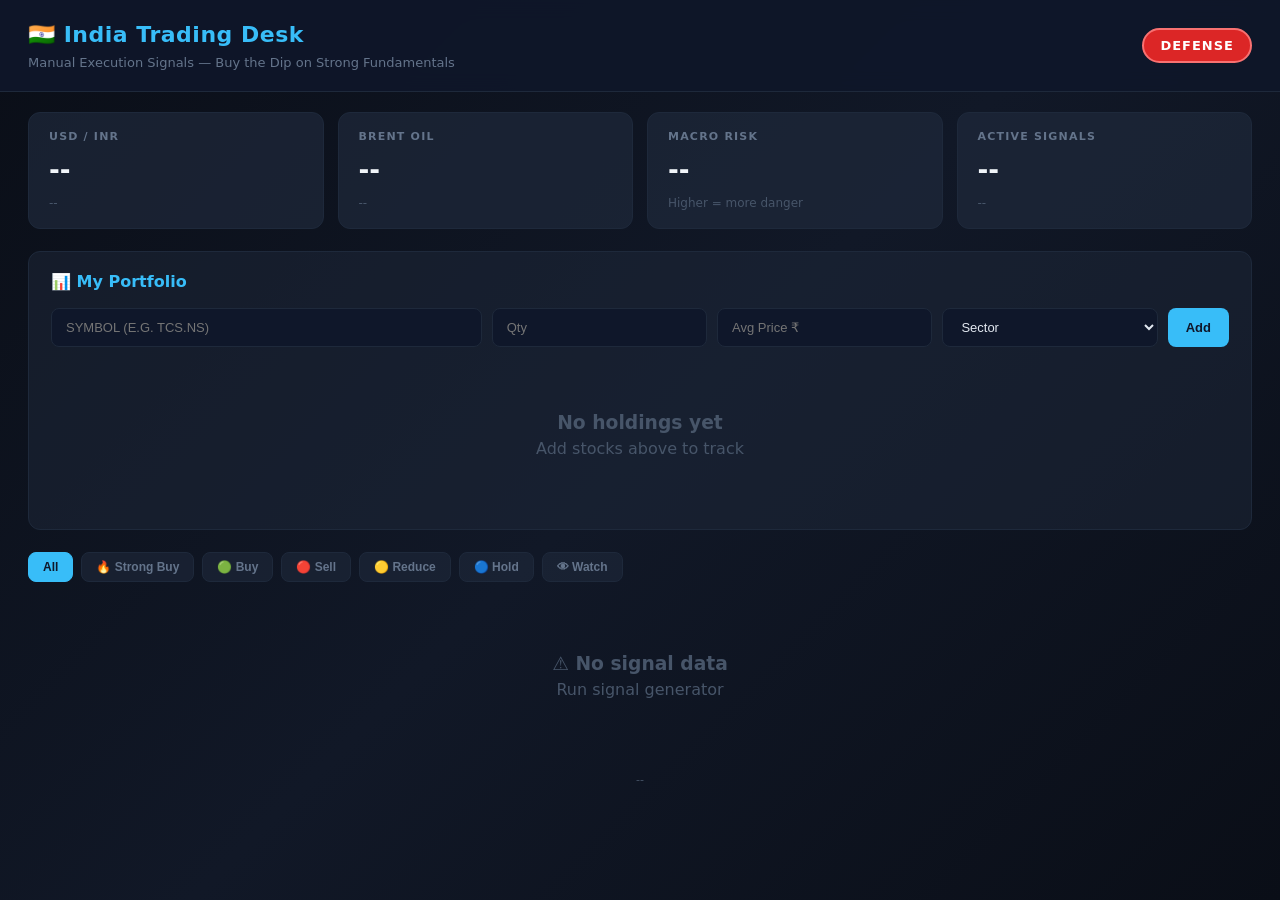
==== commit 2dfe29f7: "v3.3: India Dashboard — Clean Tickers + Sparkline Repositioned - Strip .NS suffix from all stock tic" ====
--- a/v2/dashboard/india.html
+++ b/v2/dashboard/india.html
@@ -31,7 +31,7 @@
   .regime-BALANCED { background: #22c55e; color: white; }
   .regime-AGGRESSIVE { background: #3b82f6; color: white; }
 
-  .container { padding: 20px 28px; max-width: 1400px; margin: 0 auto; }
+  .container { padding: 20px 28px; max-width: 1500px; margin: 0 auto; }
 
   /* Macro bar */
   .macro-bar {
@@ -99,25 +99,26 @@
     background: #38bdf8; color: #0f172a; border-color: #38bdf8;
   }
 
-  /* Signal cards */
+  /* Signal card — 4 columns: badge | content | sparkline | metrics */
   .signals-grid { display: grid; grid-template-columns: 1fr; gap: 12px; }
   .signal-card {
     background: rgba(30,41,59,0.45);
     border: 1px solid #1e293b;
-    border-radius: 14px; padding: 18px 22px;
+    border-radius: 14px; padding: 16px 20px;
     display: grid;
-    grid-template-columns: 130px 1fr 220px;
-    gap: 18px;
+    grid-template-columns: 115px 1fr 140px 200px;
+    gap: 14px;
+    align-items: start;
     transition: all 0.25s;
-    position: relative;
+    min-height: 130px;
   }
   .signal-card:hover { border-color: #334155; transform: translateY(-1px); }
 
   /* Left: action badge */
   .signal-badge {
     display: flex; flex-direction: column; align-items: center; justify-content: center;
-    padding: 14px 10px; border-radius: 10px; text-align: center;
-    min-height: 90px; gap: 6px;
+    padding: 12px 8px; border-radius: 10px; text-align: center;
+    gap: 5px;
   }
   .badge-STRONG_BUY { background: rgba(34,197,94,0.12); border: 1.5px solid #22c55e; }
   .badge-BUY { background: rgba(34,197,94,0.06); border: 1px solid #22c55e; }
@@ -126,7 +127,7 @@
   .badge-SELL { background: rgba(239,68,68,0.08); border: 1px solid #ef4444; }
   .badge-WATCH { background: rgba(100,116,139,0.08); border: 1px solid #64748b; }
 
-  .badge-action { font-size: 13px; font-weight: 700; text-transform: uppercase; letter-spacing: 0.5px; }
+  .badge-action { font-size: 12px; font-weight: 700; text-transform: uppercase; letter-spacing: 0.5px; }
   .badge-STRONG_BUY .badge-action { color: #4ade80; }
   .badge-BUY .badge-action { color: #4ade80; }
   .badge-HOLD .badge-action { color: #60a5fa; }
@@ -134,46 +135,56 @@
   .badge-SELL .badge-action { color: #f87171; }
   .badge-WATCH .badge-action { color: #94a3b8; }
 
-  .badge-conf { font-size: 11px; color: #94a3b8; }
-  .conf-bar { width: 70px; height: 4px; background: rgba(15,23,42,0.8); border-radius: 2px; overflow: hidden; margin-top: 2px; }
+  .badge-conf { font-size: 10px; color: #64748b; }
+  .conf-bar { width: 60px; height: 3px; background: rgba(15,23,42,0.8); border-radius: 2px; overflow: hidden; }
   .conf-fill { height: 100%; border-radius: 2px; }
 
-  /* Center: details + sparkline */
-  .signal-main h3 { font-size: 17px; color: #f8fafc; margin-bottom: 6px; display: flex; align-items: center; gap: 10px; }
+  /* Center: main content */
+  .signal-main { display: flex; flex-direction: column; gap: 6px; min-width: 0; }
+  .signal-main h3 { font-size: 17px; color: #f8fafc; font-weight: 700; display: flex; align-items: center; gap: 10px; }
   .signal-main .sector-tag {
     font-size: 11px; color: #64748b; background: rgba(15,23,42,0.6);
-    padding: 3px 10px; border-radius: 12px; font-weight: 500;
-  }
-  .signal-main .thesis { color: #94a3b8; font-size: 13px; line-height: 1.6; margin: 8px 0; }
-  .rationale { display: flex; flex-wrap: wrap; gap: 6px; margin-top: 8px; }
+    padding: 2px 10px; border-radius: 12px; font-weight: 500;
+  }
+  .signal-main .thesis { color: #94a3b8; font-size: 13px; line-height: 1.5; }
+  .rationale { display: flex; flex-wrap: wrap; gap: 6px; margin-top: 2px; }
   .rationale span {
     background: rgba(15,23,42,0.5); border: 1px solid #1e293b;
-    padding: 3px 10px; border-radius: 6px; font-size: 11px; color: #94a3b8;
-  }
-
-  /* Sparkline */
-  .sparkline-wrap { margin-top: 12px; display: flex; align-items: center; gap: 12px; }
-  .sparkline-svg { width: 140px; height: 40px; }
-  .sparkline-label { font-size: 10px; color: #475569; text-transform: uppercase; letter-spacing: 0.5px; }
-
-  /* Right: metrics */
-  .signal-metrics { display: grid; grid-template-columns: 1fr 1fr; gap: 8px; }
+    padding: 3px 10px; border-radius: 6px; font-size: 11px; color: #a1a1aa;
+  }
+  .fund-row {
+    display: flex; gap: 14px; margin-top: 4px; font-size: 11px; color: #64748b;
+    flex-wrap: wrap;
+  }
+  .fund-row span { display: flex; align-items: center; gap: 4px; }
+  .fund-row .hl { color: #a1a1aa; font-weight: 600; }
+
+  /* Sparkline column */
+  .sparkline-col {
+    display: flex; flex-direction: column;
+    align-items: center; justify-content: center;
+    padding: 8px 4px;
+    border-left: 1px solid rgba(30,41,59,0.5);
+    border-right: 1px solid rgba(30,41,59,0.5);
+  }
+  .sparkline-svg { width: 120px; height: 45px; }
+  .sparkline-label { font-size: 9px; color: #475569; text-transform: uppercase; letter-spacing: 0.5px; margin-top: 4px; }
+
+  /* Right: metrics grid */
+  .signal-metrics {
+    display: grid; grid-template-columns: 1fr 1fr; gap: 8px;
+    height: 100%;
+  }
   .metric {
-    background: rgba(15,23,42,0.5); padding: 10px 8px; border-radius: 8px;
+    background: rgba(15,23,42,0.5); padding: 10px 6px; border-radius: 8px;
     text-align: center; border: 1px solid #1e293b;
-  }
-  .metric .label { font-size: 10px; color: #475569; text-transform: uppercase; letter-spacing: 0.5px; }
+    display: flex; flex-direction: column; justify-content: center;
+  }
+  .metric .label { font-size: 9px; color: #475569; text-transform: uppercase; letter-spacing: 0.5px; }
   .metric .value { font-size: 15px; font-weight: 700; margin-top: 3px; }
   .metric .target { color: #4ade80; }
   .metric .stop { color: #f87171; }
   .metric .neutral { color: #e2e8f0; }
-
-  .fund-row {
-    display: flex; gap: 14px; margin-top: 8px; font-size: 11px; color: #64748b;
-    flex-wrap: wrap;
-  }
-  .fund-row span { display: flex; align-items: center; gap: 4px; }
-  .fund-row .hl { color: #94a3b8; font-weight: 600; }
 
   .empty-state { text-align: center; padding: 50px 20px; color: #475569; }
   .last-updated { color: #475569; font-size: 11px; margin-top: 20px; text-align: center; }
@@ -191,7 +202,6 @@
 
 <div class="container">
 
-  <!-- Macro -->
   <div class="macro-bar" id="macroBar">
     <div class="macro-card">
       <div class="label">USD / INR</div>
@@ -215,7 +225,6 @@
     </div>
   </div>
 
-  <!-- Portfolio -->
   <div class="portfolio-section">
     <h2>📊 My Portfolio</h2>
     <div class="portfolio-input">
@@ -235,7 +244,6 @@
     </div>
   </div>
 
-  <!-- Filters -->
   <div class="filter-bar">
     <button class="filter-btn active" onclick="filterSignals('ALL')">All</button>
     <button class="filter-btn" onclick="filterSignals('STRONG_BUY')">🔥 Strong Buy</button>
@@ -246,7 +254,6 @@
     <button class="filter-btn" onclick="filterSignals('WATCH')">👁 Watch</button>
   </div>
 
-  <!-- Signals -->
   <div class="signals-grid" id="signalsGrid">
     <div class="empty-state"><h3>Loading...</h3><p>Fetching India market data</p></div>
   </div>
@@ -255,16 +262,10 @@
 </div>
 
 <script>
-// ============================================================================
-// PORTFOLIO STATE
-// ============================================================================
 let signals = [];
 let portfolio = JSON.parse(localStorage.getItem('indiaPortfolio') || '[]');
 let currentFilter = 'ALL';
 
-// ============================================================================
-// DATA
-// ============================================================================
 async function loadSignals() {
   try {
     const resp = await fetch('/api/india_signals');
@@ -277,94 +278,81 @@
     renderPortfolio();
   } catch (e) {
     console.error(e);
-    document.getElementById('signalsGrid').innerHTML = '<div class="empty-state"><h3>⚠️ No signal data</h3><p>Run: python3 scripts/run_india_signals.py</p></div>';
+    document.getElementById('signalsGrid').innerHTML = '<div class="empty-state"><h3>⚠️ No signal data</h3><p>Run signal generator</p></div>';
   }
 }
 
 function updateMacro(m) {
   if (!m) return;
   document.getElementById('usdInr').textContent = m.usd_inr ? '₹' + m.usd_inr.toFixed(2) : '--';
-  document.getElementById('inrTrend').textContent = m.usd_inr > 85 ? '⚠️ Weak (FII risk)' : 'OK';
+  document.getElementById('inrTrend').textContent = m.usd_inr > 85 ? '⚠️ Weak' : 'OK';
   document.getElementById('oilPrice').textContent = m.oil_usd ? '$' + m.oil_usd.toFixed(0) : '--';
-  document.getElementById('oilRisk').textContent = m.oil_usd > 85 ? '🔴 HIGH import bill' : 'OK';
+  document.getElementById('oilRisk').textContent = m.oil_usd > 85 ? '🔴 HIGH' : 'OK';
   document.getElementById('riskScore').textContent = m.risk_score !== undefined ? m.risk_score.toFixed(1) + '/10' : '--';
-
   const badge = document.getElementById('regimeBadge');
-  if (m.regime) {
-    badge.textContent = m.regime;
-    badge.className = 'regime-badge regime-' + m.regime;
-  }
-}
-
-// ============================================================================
-// SPARKLINE SVG
-// ============================================================================
-function makeSparkline(data, width, height) {
-  if (!data || data.length < 2) return '';
-  const min = Math.min(...data);
-  const max = Math.max(...data);
+  if (m.regime) { badge.textContent = m.regime; badge.className = 'regime-badge regime-' + m.regime; }
+}
+
+// SVG sparkline
+function makeSparkline(data, w, h) {
+  if (!data || data.length < 2) return '<div style="width:'+w+'px;height:'+h+'px"></div>';
+  const min = Math.min(...data), max = Math.max(...data);
   const range = max - min || 1;
-  const pad = 2;
-
-  const points = data.map((v, i) => {
-    const x = (i / (data.length - 1)) * (width - pad * 2) + pad;
-    const y = height - pad - ((v - min) / range) * (height - pad * 2);
-    return `${x},${y}`;
+  const pad = 3;
+  const pts = data.map((v, i) => {
+    const x = (i / (data.length - 1)) * (w - pad * 2) + pad;
+    const y = h - pad - ((v - min) / range) * (h - pad * 2);
+    return x + ',' + y;
   }).join(' ');
-
   const color = data[data.length - 1] >= data[0] ? '#4ade80' : '#f87171';
-
-  return `<svg class="sparkline-svg" viewBox="0 0 ${width} ${height}">
-    <polyline points="${points}" fill="none" stroke="${color}" stroke-width="1.5" stroke-linecap="round" stroke-linejoin="round"/>
-    <circle cx="${width-pad}" cy="${height-pad-((data[data.length-1]-min)/range)*(height-pad*2)}" r="2" fill="${color}"/>
+  const lastX = w - pad;
+  const lastY = h - pad - ((data[data.length-1] - min) / range) * (h - pad * 2);
+  return `<svg class="sparkline-svg" viewBox="0 0 ${w} ${h}">
+    <polyline points="${pts}" fill="none" stroke="${color}" stroke-width="1.5" stroke-linecap="round" stroke-linejoin="round"/>
+    <circle cx="${lastX}" cy="${lastY}" r="2" fill="${color}"/>
   </svg>`;
 }
 
-// ============================================================================
-// RENDER SIGNALS
-// ============================================================================
 function renderSignals() {
   const grid = document.getElementById('signalsGrid');
-  const filtered = currentFilter === 'ALL'
-    ? signals
-    : signals.filter(s => s.action === currentFilter);
+  const filtered = currentFilter === 'ALL' ? signals : signals.filter(s => s.action === currentFilter);
 
   if (filtered.length === 0) {
-    grid.innerHTML = '<div class="empty-state"><h3>No signals</h3><p>Try a different filter or refresh</p></div>';
+    grid.innerHTML = '<div class="empty-state"><h3>No signals</h3><p>Try a different filter</p></div>';
     return;
   }
 
   grid.innerHTML = filtered.map(s => {
     const f = s.fundamentals || {};
+    const sym = s.display_symbol || s.symbol.replace('.NS', '');
     const upside = s.target > s.price ? '+' + ((s.target/s.price - 1) * 100).toFixed(0) + '%' : '--';
-    const spark = makeSparkline(s.sparkline || [], 140, 40);
+    const spark = makeSparkline(s.sparkline || [], 120, 45);
 
     return `
     <div class="signal-card">
       <div class="signal-badge badge-${s.action}">
         <div class="badge-action">${s.action.replace('_', ' ')}</div>
-        <div class="badge-conf">${s.confidence_pct || (s.confidence*100).toFixed(0)+'%'} conf</div>
+        <div class="badge-conf">${s.confidence_pct || (s.confidence*100).toFixed(0)+'%'}</div>
         <div class="conf-bar"><div class="conf-fill" style="width:${s.confidence*100}%;background:${confColor(s.confidence)}"></div></div>
       </div>
 
       <div class="signal-main">
-        <h3>${s.symbol} <span class="sector-tag">${s.sector}</span></h3>
+        <h3>${sym} <span class="sector-tag">${s.sector}</span></h3>
         <div class="thesis">${s.thesis}</div>
         <div class="rationale">${(s.rationale || []).map(r => `<span>${r}</span>`).join('')}</div>
-
         <div class="fund-row">
           <span>PE <span class="hl">${f.pe_fmt || f.pe || 'N/A'}</span></span>
           <span>PB <span class="hl">${f.pb_fmt || f.pb || 'N/A'}</span></span>
           <span>ROE <span class="hl">${f.roe_fmt || (f.roe ? f.roe.toFixed(1)+'%' : 'N/A')}</span></span>
           <span>D/E <span class="hl">${f.debt_equity_fmt || f.debt_equity || 'N/A'}</span></span>
           <span>Cap <span class="hl">${f.market_cap_fmt || 'N/A'}</span></span>
-          <span>52w <span class="hl">${f.distance_from_low_fmt || (f.distance_from_low*100).toFixed(0)+'%'}</span></span>
+          <span>52w <span class="hl">${f.distance_from_low_fmt || (f.distance_from_low ? (f.distance_from_low*100).toFixed(0)+'%' : 'N/A')}</span></span>
         </div>
-
-        <div class="sparkline-wrap">
-          ${spark}
-          <span class="sparkline-label">20d trend</span>
-        </div>
+      </div>
+
+      <div class="sparkline-col">
+        ${spark}
+        <span class="sparkline-label">20D Trend</span>
       </div>
 
       <div class="signal-metrics">
@@ -406,16 +394,13 @@
   document.getElementById('signalBreakdown').textContent = parts.join(' | ') || 'None';
 }
 
-// ============================================================================
-// PORTFOLIO
-// ============================================================================
+// Portfolio
 function addHolding() {
   const sym = document.getElementById('newSymbol').value.trim().toUpperCase();
   const qty = parseInt(document.getElementById('newQty').value) || 0;
   const avg = parseFloat(document.getElementById('newAvg').value) || 0;
   const sector = document.getElementById('newSector').value;
   if (!sym || qty <= 0 || avg <= 0) { alert('Fill all fields'); return; }
-
   const existing = portfolio.findIndex(p => p.symbol === sym);
   if (existing >= 0) {
     const old = portfolio[existing];
@@ -435,7 +420,6 @@
   document.getElementById('newAvg').value = '';
   document.getElementById('newSector').selectedIndex = 0;
 }
-
 function renderPortfolio() {
   const list = document.getElementById('portfolioList');
   if (portfolio.length === 0) {
@@ -444,7 +428,6 @@
   }
   const priceMap = {};
   signals.forEach(s => { priceMap[s.symbol] = s.price; });
-
   let totalInv = 0, totalCur = 0;
   const rows = portfolio.map((p, i) => {
     const curPrice = priceMap[p.symbol] || p.avg;
@@ -453,7 +436,7 @@
     totalInv += inv; totalCur += cur;
     const cls = pnl >= 0 ? 'pnl-pos' : 'pnl-neg';
     return `<div class="portfolio-item">
-      <div class="sym">${p.symbol}</div><div>${p.qty}</div>
+      <div class="sym">${p.symbol.replace('.NS','')}</div><div>${p.qty}</div>
       <div>₹${p.avg.toLocaleString('en-IN',{maximumFractionDigits:1})}</div>
       <div>₹${curPrice.toLocaleString('en-IN',{maximumFractionDigits:1})}</div>
       <div class="${cls}">${pnl>=0?'+':''}₹${pnl.toLocaleString('en-IN',{maximumFractionDigits:0})}</div>
@@ -461,7 +444,6 @@
       <button class="btn btn-danger btn-small" onclick="removeHolding(${i})">×</button>
     </div>`;
   }).join('');
-
   const tPnl = totalCur - totalInv, tPct = totalInv > 0 ? (tPnl/totalInv)*100 : 0;
   list.innerHTML = `
     <div class="portfolio-item" style="font-weight:700;border-bottom:2px solid #1e293b">
@@ -475,9 +457,6 @@
     </div>`;
 }
 
-// ============================================================================
-// FILTERS
-// ============================================================================
 function filterSignals(type) {
   currentFilter = type;
   document.querySelectorAll('.filter-btn').forEach(b => b.classList.remove('active'));
@@ -485,9 +464,6 @@
   renderSignals();
 }
 
-// ============================================================================
-// INIT
-// ============================================================================
 renderPortfolio();
 loadSignals();
 setInterval(loadSignals, 60000);
